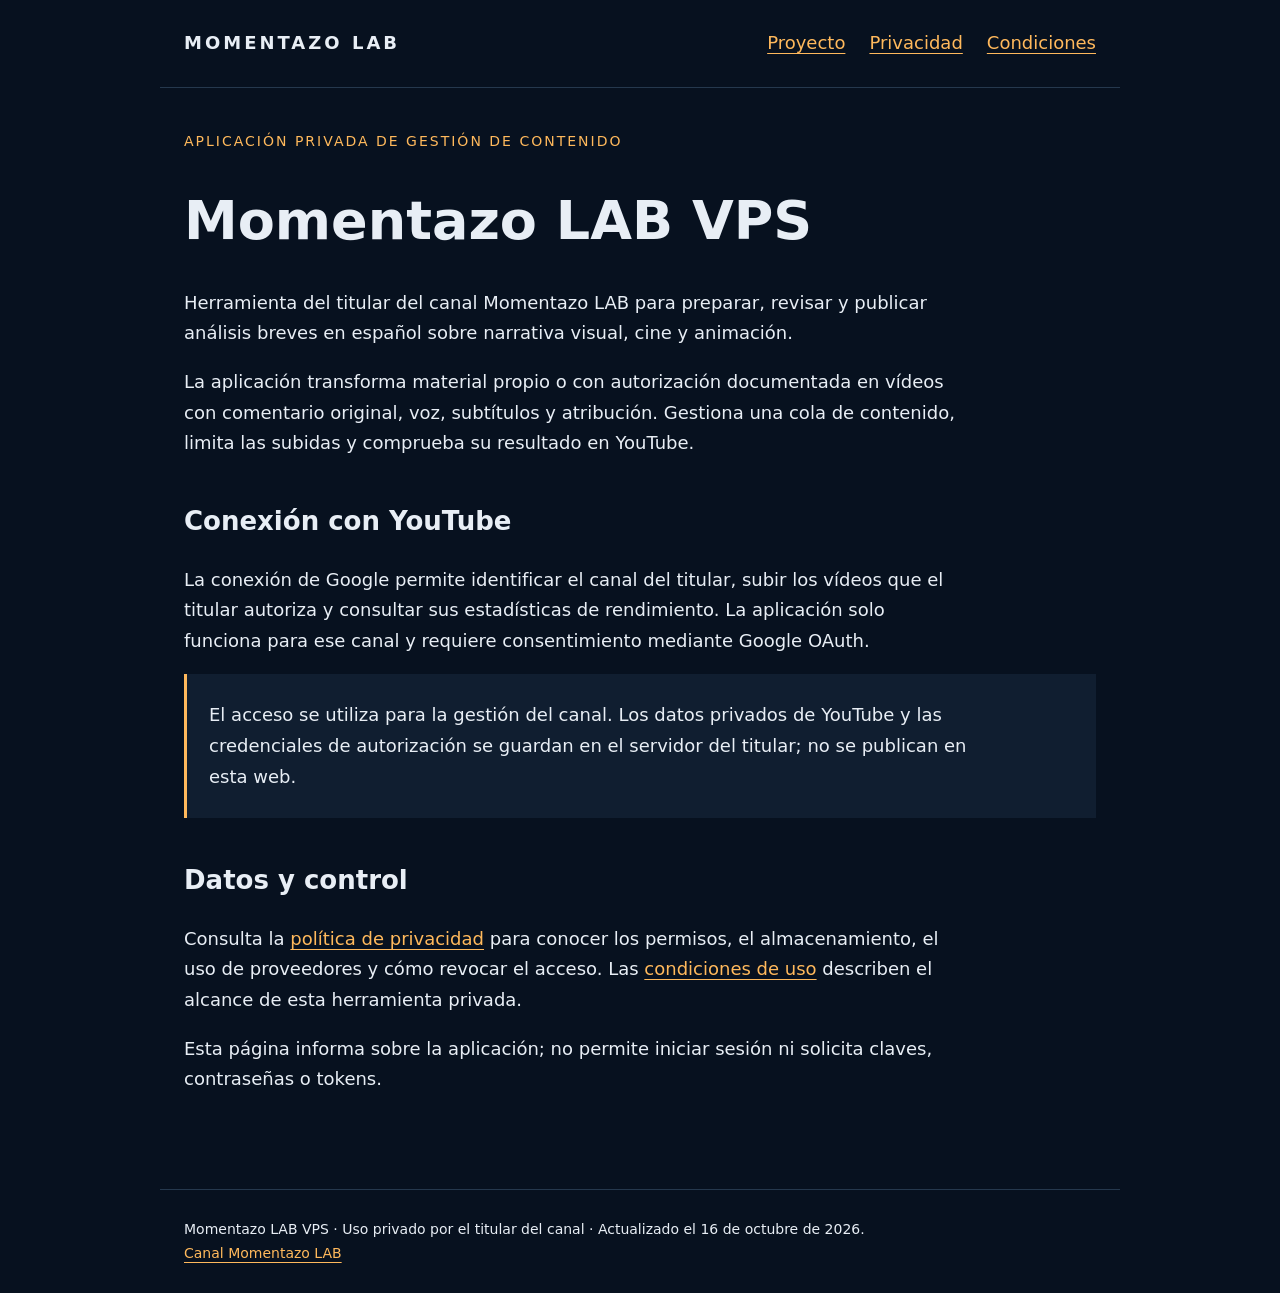
==== index.html @ 9b797767 "Publica la web informativa y privacidad de Momentazo LAB VPS" ====
<!doctype html>
<html lang="es"><head><meta charset="utf-8"><meta name="viewport" content="width=device-width,initial-scale=1"><meta name="referrer" content="no-referrer"><title>Proyecto · Momentazo LAB VPS</title><meta name="description" content="Información y privacidad del gestor privado de Momentazo LAB."><link rel="stylesheet" href="style.css"></head><body><header><a class="brand" href="index.html">MOMENTAZO LAB</a><nav aria-label="Navegación"><a href="index.html">Proyecto</a><a href="privacidad.html">Privacidad</a><a href="condiciones.html">Condiciones</a></nav></header><main><p class="eyebrow">Aplicación privada de gestión de contenido</p><h1>Momentazo LAB VPS</h1><p>Herramienta del titular del canal Momentazo LAB para preparar, revisar y publicar análisis breves en español sobre narrativa visual, cine y animación.</p><p>La aplicación transforma material propio o con autorización documentada en vídeos con comentario original, voz, subtítulos y atribución. Gestiona una cola de contenido, limita las subidas y comprueba su resultado en YouTube.</p><h2>Conexión con YouTube</h2><p>La conexión de Google permite identificar el canal del titular, subir los vídeos que el titular autoriza y consultar sus estadísticas de rendimiento. La aplicación solo funciona para ese canal y requiere consentimiento mediante Google OAuth.</p><div class="callout"><p>El acceso se utiliza para la gestión del canal. Los datos privados de YouTube y las credenciales de autorización se guardan en el servidor del titular; no se publican en esta web.</p></div><h2>Datos y control</h2><p>Consulta la <a href="privacidad.html">política de privacidad</a> para conocer los permisos, el almacenamiento, el uso de proveedores y cómo revocar el acceso. Las <a href="condiciones.html">condiciones de uso</a> describen el alcance de esta herramienta privada.</p><p>Esta página informa sobre la aplicación; no permite iniciar sesión ni solicita claves, contraseñas o tokens.</p></main><footer>Momentazo LAB VPS · Uso privado por el titular del canal · Actualizado el 16 de octubre de 2026.<br><a href="https://www.youtube.com/@MomentazoLab">Canal Momentazo LAB</a></footer></body></html>
---- style.css ----
*{box-sizing:border-box}body{margin:0;background:#07111f;color:#e8eef5;font:18px/1.7 system-ui,sans-serif}main,header,footer{max-width:960px;margin:auto;padding:28px 24px}header{display:flex;justify-content:space-between;gap:24px;flex-wrap:wrap;border-bottom:1px solid #25384d}a{color:#ffb95c;text-underline-offset:4px}nav{display:flex;gap:24px;flex-wrap:wrap}h1{font-size:clamp(32px,6vw,54px);line-height:1.15;max-width:850px}h2{font-size:26px;margin-top:40px}p,li{max-width:780px}small,.muted{color:#acb6c5}footer{border-top:1px solid #25384d;margin-top:48px;font-size:14px}.brand{font-weight:750;letter-spacing:3px;color:#e8eef5;text-decoration:none}.eyebrow{color:#ffb95c;font-size:14px;letter-spacing:2px;text-transform:uppercase}.callout{border-left:3px solid #ffb95c;padding:8px 22px;background:#101e30}ul{padding-left:24px}code{font-size:.9em}
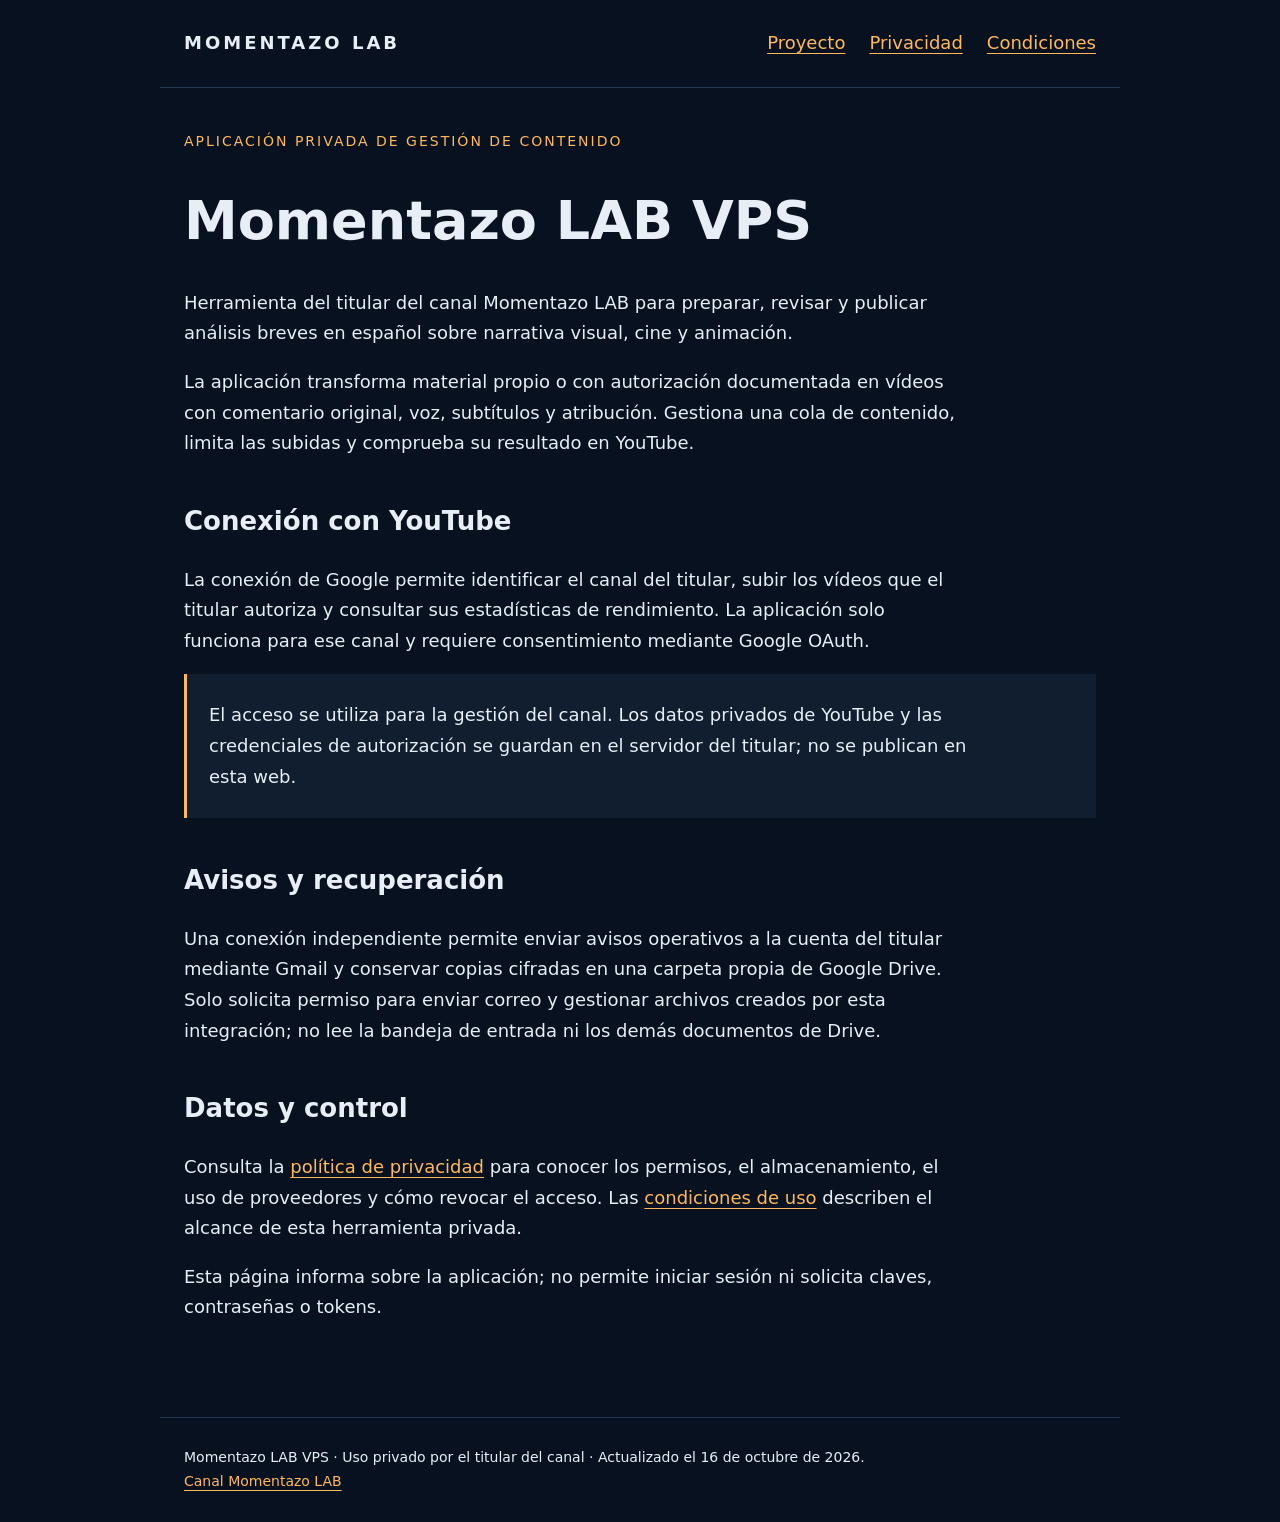
==== commit 2707f912: "Document operational email alerts and encrypted Drive backups" ====
--- a/index.html
+++ b/index.html
@@ -1,2 +1,2 @@
 <!doctype html>
-<html lang="es"><head><meta charset="utf-8"><meta name="viewport" content="width=device-width,initial-scale=1"><meta name="referrer" content="no-referrer"><title>Proyecto · Momentazo LAB VPS</title><meta name="description" content="Información y privacidad del gestor privado de Momentazo LAB."><link rel="stylesheet" href="style.css"></head><body><header><a class="brand" href="index.html">MOMENTAZO LAB</a><nav aria-label="Navegación"><a href="index.html">Proyecto</a><a href="privacidad.html">Privacidad</a><a href="condiciones.html">Condiciones</a></nav></header><main><p class="eyebrow">Aplicación privada de gestión de contenido</p><h1>Momentazo LAB VPS</h1><p>Herramienta del titular del canal Momentazo LAB para preparar, revisar y publicar análisis breves en español sobre narrativa visual, cine y animación.</p><p>La aplicación transforma material propio o con autorización documentada en vídeos con comentario original, voz, subtítulos y atribución. Gestiona una cola de contenido, limita las subidas y comprueba su resultado en YouTube.</p><h2>Conexión con YouTube</h2><p>La conexión de Google permite identificar el canal del titular, subir los vídeos que el titular autoriza y consultar sus estadísticas de rendimiento. La aplicación solo funciona para ese canal y requiere consentimiento mediante Google OAuth.</p><div class="callout"><p>El acceso se utiliza para la gestión del canal. Los datos privados de YouTube y las credenciales de autorización se guardan en el servidor del titular; no se publican en esta web.</p></div><h2>Datos y control</h2><p>Consulta la <a href="privacidad.html">política de privacidad</a> para conocer los permisos, el almacenamiento, el uso de proveedores y cómo revocar el acceso. Las <a href="condiciones.html">condiciones de uso</a> describen el alcance de esta herramienta privada.</p><p>Esta página informa sobre la aplicación; no permite iniciar sesión ni solicita claves, contraseñas o tokens.</p></main><footer>Momentazo LAB VPS · Uso privado por el titular del canal · Actualizado el 16 de octubre de 2026.<br><a href="https://www.youtube.com/@MomentazoLab">Canal Momentazo LAB</a></footer></body></html>
+<html lang="es"><head><meta charset="utf-8"><meta name="viewport" content="width=device-width,initial-scale=1"><meta name="referrer" content="no-referrer"><title>Proyecto · Momentazo LAB VPS</title><meta name="description" content="Información y privacidad del gestor privado de Momentazo LAB."><link rel="stylesheet" href="style.css"></head><body><header><a class="brand" href="index.html">MOMENTAZO LAB</a><nav aria-label="Navegación"><a href="index.html">Proyecto</a><a href="privacidad.html">Privacidad</a><a href="condiciones.html">Condiciones</a></nav></header><main><p class="eyebrow">Aplicación privada de gestión de contenido</p><h1>Momentazo LAB VPS</h1><p>Herramienta del titular del canal Momentazo LAB para preparar, revisar y publicar análisis breves en español sobre narrativa visual, cine y animación.</p><p>La aplicación transforma material propio o con autorización documentada en vídeos con comentario original, voz, subtítulos y atribución. Gestiona una cola de contenido, limita las subidas y comprueba su resultado en YouTube.</p><h2>Conexión con YouTube</h2><p>La conexión de Google permite identificar el canal del titular, subir los vídeos que el titular autoriza y consultar sus estadísticas de rendimiento. La aplicación solo funciona para ese canal y requiere consentimiento mediante Google OAuth.</p><div class="callout"><p>El acceso se utiliza para la gestión del canal. Los datos privados de YouTube y las credenciales de autorización se guardan en el servidor del titular; no se publican en esta web.</p></div><h2>Avisos y recuperación</h2><p>Una conexión independiente permite enviar avisos operativos a la cuenta del titular mediante Gmail y conservar copias cifradas en una carpeta propia de Google Drive. Solo solicita permiso para enviar correo y gestionar archivos creados por esta integración; no lee la bandeja de entrada ni los demás documentos de Drive.</p><h2>Datos y control</h2><p>Consulta la <a href="privacidad.html">política de privacidad</a> para conocer los permisos, el almacenamiento, el uso de proveedores y cómo revocar el acceso. Las <a href="condiciones.html">condiciones de uso</a> describen el alcance de esta herramienta privada.</p><p>Esta página informa sobre la aplicación; no permite iniciar sesión ni solicita claves, contraseñas o tokens.</p></main><footer>Momentazo LAB VPS · Uso privado por el titular del canal · Actualizado el 16 de octubre de 2026.<br><a href="https://www.youtube.com/@MomentazoLab">Canal Momentazo LAB</a></footer></body></html>
